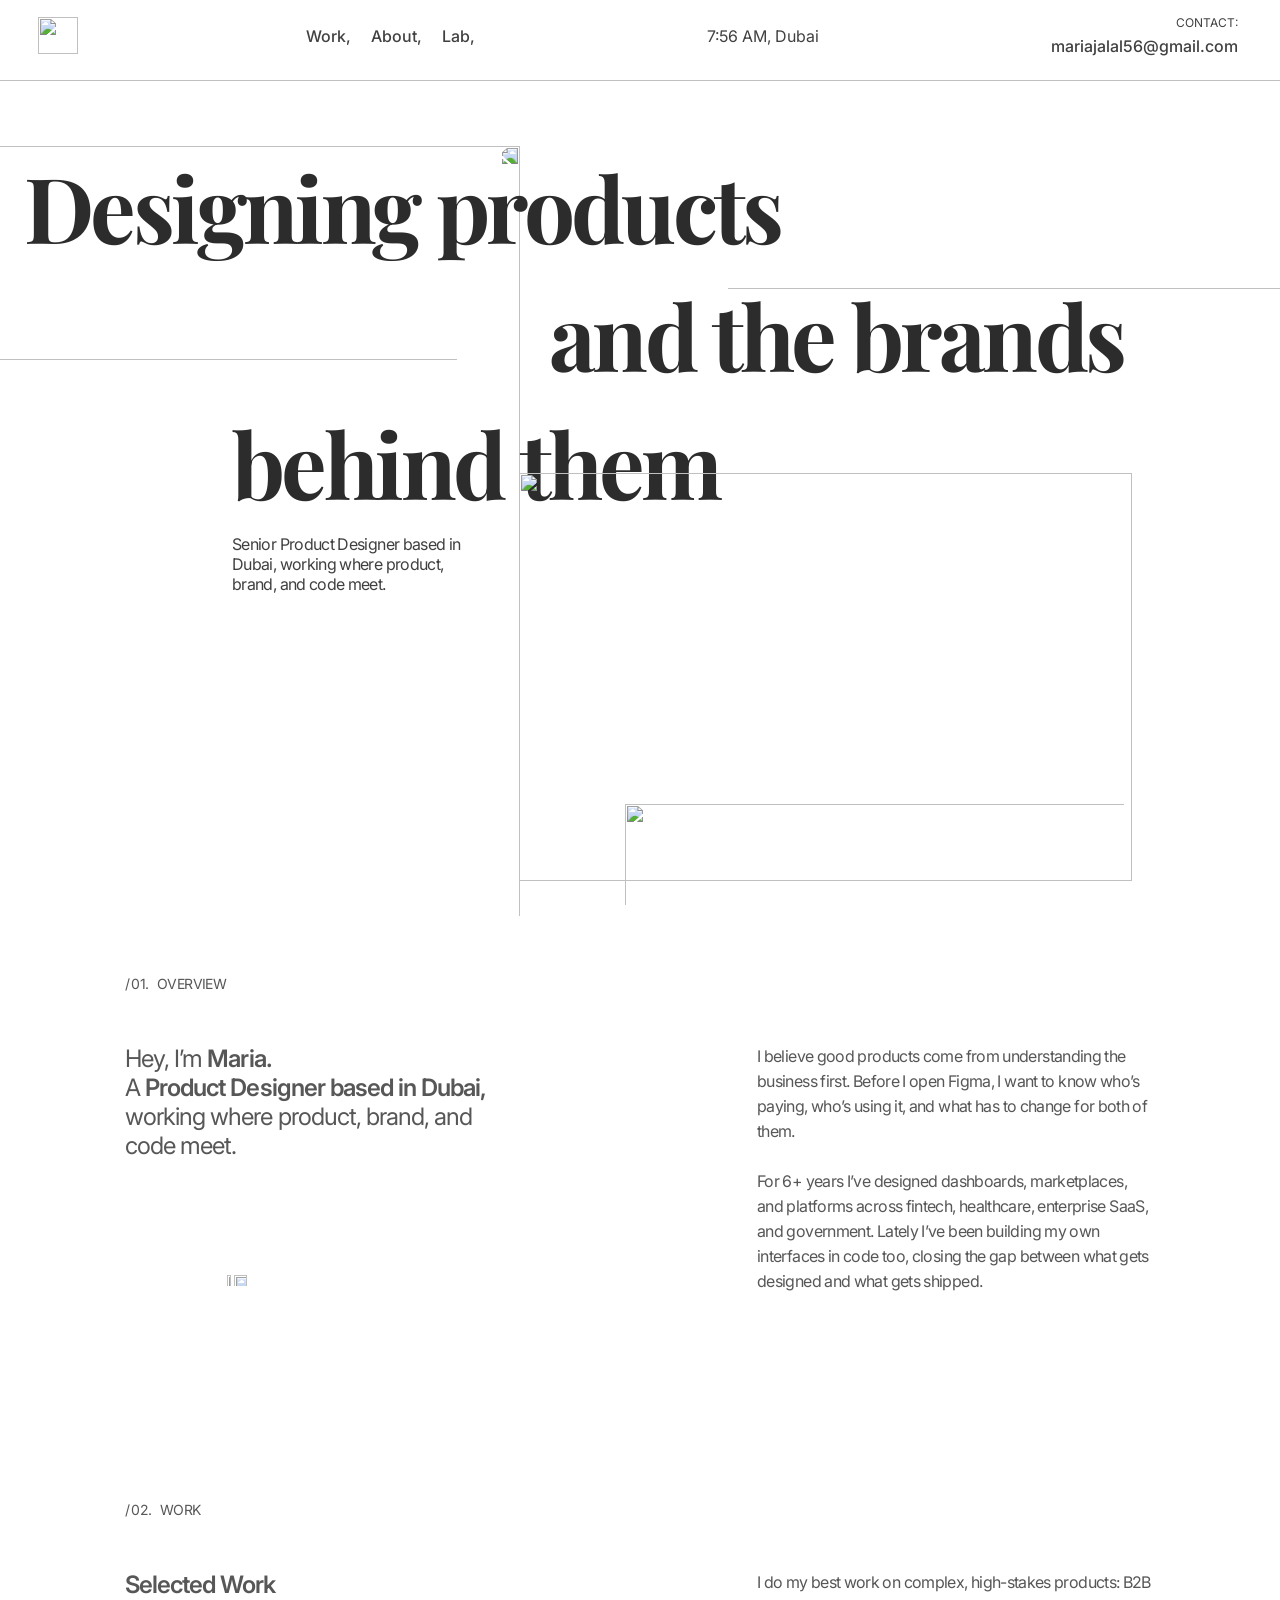
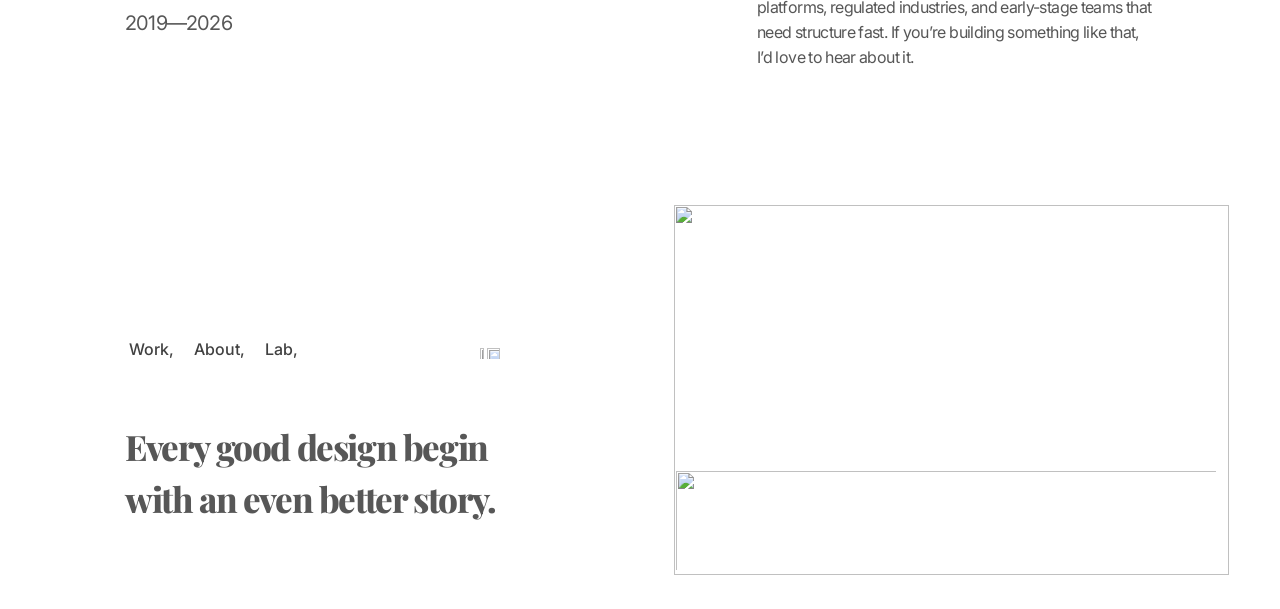
==== index.html @ 62439358 "Add files via upload" ====
<!doctype html>
<html lang="en">
<head>
<meta charset="utf-8">
<meta name="viewport" content="width=device-width, initial-scale=1">
<title>Maria — Product Designer</title>
<link rel="preconnect" href="https://fonts.googleapis.com">
<link href="https://fonts.googleapis.com/css2?family=Inter:wght@400;500;600&family=Playfair+Display:wght@700;800&display=swap" rel="stylesheet">
<link rel="stylesheet" href="style.css">
</head>
<body>
<div class="progress"></div>

<header class="nav" id="nav">
  <a class="logo" href="#top" aria-label="Home"><img src="assets/2fcf9.svg" alt=""></a>
  <nav class="links">
    <a href="#work" data-hover>Work,</a>
    <a href="#overview" data-hover>About,</a>
    <a href="#contact" data-hover>Lab,</a>
  </nav>
  <div class="clock"><span id="clock">--:--</span>, Dubai</div>
  <div class="contact"><small>CONTACT:</small><a href="mailto:mariajalal56@gmail.com" data-hover>mariajalal56@gmail.com</a></div>
</header>

<main id="top">
  <img class="guides" src="assets/d24c8.svg" alt="" aria-hidden="true">
  <!-- decorative blurred gradients -->
  <div class="blobs" aria-hidden="true">
    <div class="blob b1" data-depth="30"><img src="assets/8d439.svg" alt=""></div>
    <div class="blob b2" data-depth="-24"><img src="assets/bcca3.svg" alt=""></div>
    <div class="blob b3" data-depth="18"><img src="assets/64d30.svg" alt=""></div>
  </div>

  <section class="hero">
    <h1>
      <span class="line l1"><span class="inner">Designing products</span></span>
      <span class="line l2"><span class="inner">and the brands</span></span>
      <span class="line l3"><span class="inner">behind them</span></span>
    </h1>
    <p class="sub reveal">Senior Product Designer based in Dubai, working where product, brand, and code meet.</p>
    <div class="panda" aria-hidden="true"><i class="shadow"><img src="assets/0a470.svg" alt=""></i><img class="pic" src="assets/60ef1.png" alt=""></div>
  </section>

  <section class="section" id="overview">
    <div class="wrap">
      <div class="label"><span>/</span><span>01.</span> Overview</div>
      <div class="cols">
        <div class="left">
          <p class="big words">Hey, I’m <b>Maria.</b><br>A <b>Product Designer based in Dubai,</b> working where product, brand, and code meet.</p>
          <div class="social">
            <a href="#" aria-label="Instagram" data-hover><img src="assets/c7a79.svg" alt="" width="24"></a>
            <a href="#" aria-label="Behance" data-hover><img src="assets/d7c25.svg" alt="" width="24"></a>
            <a href="#" aria-label="LinkedIn" data-hover><span class="li"><i style="inset:31.28% .12% .01% 35.75%"><img src="assets/8c63d.svg" alt=""></i><i style="inset:33.32% 77.36% .01% 1.88%"><img src="assets/fc608.svg" alt=""></i><i style="inset:0 75.68% 75.4% 0"><img src="assets/47b46.svg" alt=""></i></span></a>
          </div>
        </div>
        <div class="right words">
          <p>I believe good products come from understanding the business first. Before I open Figma, I want to know who’s paying, who’s using it, and what has to change for both of them.</p>
          <p>For 6+ years I’ve designed dashboards, marketplaces, and platforms across fintech, healthcare, enterprise SaaS, and government. Lately I’ve been building my own interfaces in code too, closing the gap between what gets designed and what gets shipped.</p>
        </div>
      </div>
    </div>
  </section>

  <section class="section" id="work">
    <div class="wrap">
      <div class="label"><span>/</span><span>02.</span> Work</div>
      <div class="cols head">
        <div><h2>Selected Work</h2><p class="years">2019—2026</p></div>
        <p class="right reveal">I do my best work on complex, high-stakes products: B2B platforms, regulated industries, and early-stage teams that need structure fast. If you’re building something like that, I’d love to hear about it.</p>
      </div>
    </div>

    <div class="grid" id="grid" aria-live="polite"></div>
  </section>

  <footer class="footer" id="contact">
    <div class="foot-row">
      <nav class="links">
        <a href="#work" data-hover>Work,</a>
        <a href="#overview" data-hover>About,</a>
        <a href="#top" data-hover>Lab,</a>
      </nav>
      <div class="social">
            <a href="#" aria-label="Instagram" data-hover><img src="assets/c7a79.svg" alt="" width="24"></a>
            <a href="#" aria-label="Behance" data-hover><img src="assets/d7c25.svg" alt="" width="24"></a>
            <a href="#" aria-label="LinkedIn" data-hover><span class="li"><i style="inset:31.28% .12% .01% 35.75%"><img src="assets/8c63d.svg" alt=""></i><i style="inset:33.32% 77.36% .01% 1.88%"><img src="assets/fc608.svg" alt=""></i><i style="inset:0 75.68% 75.4% 0"><img src="assets/47b46.svg" alt=""></i></span></a>
          </div>
    </div>
    <p class="tagline">Every good design begin with an even better story.</p>
    <div class="panda foot" aria-hidden="true"><i class="shadow"><img src="assets/ed209.svg" alt=""></i><img class="pic" src="assets/df84e.png" alt=""></div>
  </footer>
</main>

<div class="cursor" id="cursor"></div>
<script src="lib.js"></script>
<script src="main.js"></script>
</body>
</html>
---- style.css ----
:root{--ink:#404040;--mid:#575757;--nav:#414141;--ease:cubic-bezier(.16,1,.3,1)}
*{box-sizing:border-box;margin:0;padding:0}
html{scrollbar-width:none}
body{font-family:Inter,system-ui,sans-serif;background:#fff;color:var(--mid);overflow-x:hidden;-webkit-font-smoothing:antialiased}
body::-webkit-scrollbar{display:none}
img{display:block}
a{color:inherit;text-decoration:none}
main{position:relative;overflow:hidden}
.guides{position:absolute;left:calc(50% - 26px);top:80px;width:1946px;height:4550px;max-width:none;transform:translateX(-50%);pointer-events:none;z-index:0}
.hero,.section,.footer{position:relative;z-index:1}

.progress{position:fixed;top:0;left:0;height:2px;width:100%;background:linear-gradient(90deg,#710BF5,#01FFD1);transform-origin:0 50%;transform:scaleX(0);z-index:100}

/* NAV */
.nav{position:fixed;top:-2px;left:0;right:0;z-index:50;display:flex;align-items:center;justify-content:space-between;
  padding:12px max(24px,calc(50vw - 602px));background:rgba(255,255,255,.1);backdrop-filter:blur(12px);
  font-size:16px;color:var(--nav);transition:transform .6s var(--ease)}
.nav.hide{transform:translateY(-100%)}
.logo img{width:40px;height:37px}
.links{display:flex;gap:12px}
.links a,.contact a{padding:5px 4px;font-weight:500;position:relative}
.clock{padding:5px 4px}
.contact{display:flex;flex-direction:column;align-items:flex-end}
.contact small{font-size:12px;margin-bottom:-4px;padding:5px 4px}
[data-hover]{transition:opacity .3s}
.links:hover a{opacity:.35}.links a:hover{opacity:1}
.nav .links a,.nav .clock,.nav .contact small,.nav .contact a{transition:color .35s,opacity .3s}
.nav .inv{color:#fff}

/* BLOBS */
.blobs{position:absolute;inset:0;height:1000px;pointer-events:none;overflow:hidden}
.blob{position:absolute;pointer-events:none;transition:transform .8s var(--ease)}
/* blur overflow per Figma: Vector 13 = -55.34%/-44.3%, 14 = -90.16%/-59.14%, 15 = -104%/-53.39% (14 & 15 mirrored) */
.blob img{position:absolute;max-width:none;width:auto;height:auto}
.b1 img{inset:-55.34% -44.3%;width:188.6%;height:210.68%}
.b2 img{inset:-90.16% -59.14%;width:218.28%;height:280.32%;transform:scaleX(-1)}
.b3 img{inset:-104% -53.39%;width:206.78%;height:308%;transform:scaleX(-1)}
.b1{left:1px;top:499px;width:316px;height:253px}
.b2{left:calc(75% - 12px);top:508px;width:372px;height:244px}
.b3{left:-227px;top:406px;width:487px;height:250px}

/* HERO */
/* Figma: 102px Playfair, lines at y=139/267/395 (128px pitch), colour #2c2c2c */
.hero{height:900px;padding-top:143px}
.hero h1{font-family:'Playfair Display',serif;font-weight:700;font-size:clamp(44px,7.08vw,102px);letter-spacing:-.04em;color:#2c2c2c;line-height:128px;position:relative}
.line{display:block;overflow:hidden;padding:0 0;white-space:nowrap}
.l1{padding-left:max(24px,calc(50% - 622px))}
.l2{padding-left:max(24px,calc(50% - 91px))}
.l3{padding-left:max(24px,calc(50% - 408px))}
.inner{display:inline-block;transform:translateY(110%);animation:up 1.3s var(--ease) forwards}
.l2 .inner{animation-delay:.12s}.l3 .inner{animation-delay:.24s}
@keyframes up{to{transform:none}}
.sub{position:absolute;left:max(24px,calc(50% - 408px));top:534px;width:231px;font-size:16px;letter-spacing:-.04em;color:var(--ink);z-index:2}

/* red panda mascots (hero 613x408, footer 555x370) + soft ground shadow */
.panda{position:absolute;left:calc(50% - 121px);top:473px;width:613px;height:408px;z-index:1;pointer-events:none}
.panda .pic{position:absolute;inset:0;width:100%;height:100%;object-fit:cover;transform:translateY(40px);opacity:0;animation:pop 1.4s .5s var(--ease) forwards}
.panda .shadow{position:absolute;left:150px;top:375px;width:411px;height:13px;display:block}
.panda .shadow img{position:absolute;max-width:none;inset:-338.46% -10.71%;width:121.42%;height:776.92%}
.panda.foot{left:calc(50% + 34px);top:-99px;width:555px;height:370px}
.panda.foot .shadow{left:46px;top:309.5px;width:452px;height:11.7px}
.panda.foot .shadow img{inset:-375.05% -9.73%;width:119.46%;height:850.1%}
.panda.foot .pic{animation:none;opacity:1;transform:none;transition:transform 1s var(--ease)}
.footer:hover .panda.foot .pic{transform:translateY(-6px)}
@keyframes pop{to{opacity:1;transform:none}}

.reveal{opacity:0;transform:translateY(24px);transition:opacity 1s var(--ease),transform 1s var(--ease)}
.reveal.in{opacity:1;transform:none}
.sub.reveal{transition-delay:.7s}

/* SECTIONS */
/* Figma: dividers at y=900 / 1402 / 3754; overview label y=975, work label y=1501 */
.section{padding:75px 0 80px}
#overview{min-height:502px}
#work{padding:99px 0 161px}
.wrap{width:min(1030px,calc(100% - 48px));margin:0 auto}
.label{font-size:14px;text-transform:uppercase;letter-spacing:-.04em;display:flex;gap:8px;margin-bottom:52px}
.label span:first-child{margin-right:-6px}
.cols{display:flex;justify-content:space-between;gap:40px}
.left,.right{width:398px}
.left .big{font-size:24px;letter-spacing:-.04em;line-height:normal;margin-bottom:100px}
.left .big b{font-weight:600}
.right p{font-size:16px;line-height:25px;letter-spacing:-.04em;margin-bottom:25px}
.social{display:flex;gap:16px}
.social a{width:32px;height:32px;display:grid;place-items:center;transition:transform .4s var(--ease)}
.social a:hover{transform:translateY(-4px) scale(1.15)}
.li{position:relative;width:21px;height:20px;display:block}
.li i{position:absolute;display:block}.li i img{width:100%;height:100%}
h2{font-size:24px;font-weight:600;letter-spacing:-.04em;margin-bottom:12px}
.years{font-size:20px;letter-spacing:-.04em}
.head{margin-bottom:73px}
.head .right{font-size:16px;line-height:25px;letter-spacing:-.04em}

/* word-by-word scroll reveal */
.w{opacity:.22;transition:opacity .35s linear}
.w.on{opacity:1}

/* GRID */
.grid{display:flex;gap:32px;justify-content:center;padding:0 24px}
.col{display:flex;flex-direction:column;gap:32px;width:360px;will-change:transform}
.project{display:block;opacity:0;transform:translateY(60px);transition:opacity 1.1s var(--ease),transform 1.1s var(--ease)}
.project.in{opacity:1;transform:none}
.thumb{height:360px;border-radius:6px;overflow:hidden;background:#eee;margin-bottom:16px}
.project.big .thumb{height:410px}
.thumb img{width:100%;height:100%;object-fit:cover;transition:transform 1.2s var(--ease)}
.project:hover .thumb img{transform:scale(1.06)}
.project h3{font-size:20px;font-weight:600;letter-spacing:-.04em;margin-bottom:6px;transition:transform .5s var(--ease)}
.project p{font-size:16px;letter-spacing:-.04em}
.project:hover h3{transform:translateX(6px)}

/* FOOTER */
/* Figma: footer band 3754→4059; link row at y=3783 (29px in), tagline at y=3871 (117px in) */
.footer{height:305px}
.foot-row{position:absolute;left:max(24px,calc(50% - 515px));top:29px;display:flex;align-items:center;gap:76px;color:var(--nav);z-index:2}
.foot-row .links a{font-size:16px;font-weight:500;color:var(--nav)}
.tagline{position:absolute;left:max(24px,calc(50% - 515px));top:117px;width:400px;font-family:'Playfair Display',serif;font-weight:800;font-size:35px;line-height:1.484;letter-spacing:-.04em;color:var(--mid);z-index:2}

/* cursor */
.cursor{position:fixed;left:0;top:0;width:14px;height:14px;margin:-7px;border-radius:50%;background:#710BF5;mix-blend-mode:multiply;pointer-events:none;z-index:200;transition:width .3s var(--ease),height .3s var(--ease),margin .3s var(--ease),opacity .3s;opacity:0}
.cursor.big{width:72px;height:72px;margin:-36px;background:#01FFD1}
@media (hover:none){.cursor{display:none}}

@media (max-width:1100px){
  .hero{height:820px;padding-top:110px}.hero h1{line-height:1.25}#overview{min-height:0}
  .panda{left:auto;right:0;top:400px;width:min(613px,92vw);height:auto;aspect-ratio:613/408}
  .panda .shadow{display:none}
  .footer{height:auto;padding:29px 24px 300px}
  .foot-row,.tagline{position:static;margin:0 0 32px;flex-wrap:wrap}
  .tagline{width:min(400px,100%)}
  .panda.foot{top:auto;bottom:0;left:auto;right:0;width:min(555px,88vw);height:auto;aspect-ratio:555/370}
  .grid{flex-direction:column;align-items:center}
  .col{width:min(360px,100%)}
  .cols{flex-direction:column}.left,.right{width:100%}
  .l1,.l2,.l3{padding-left:24px}
  .sub{left:24px;top:330px}
  .nav .clock{display:none}
}
@media (prefers-reduced-motion:reduce){.inner,.panda .pic{animation:none;transform:none;opacity:1}.project,.reveal{opacity:1;transform:none}}
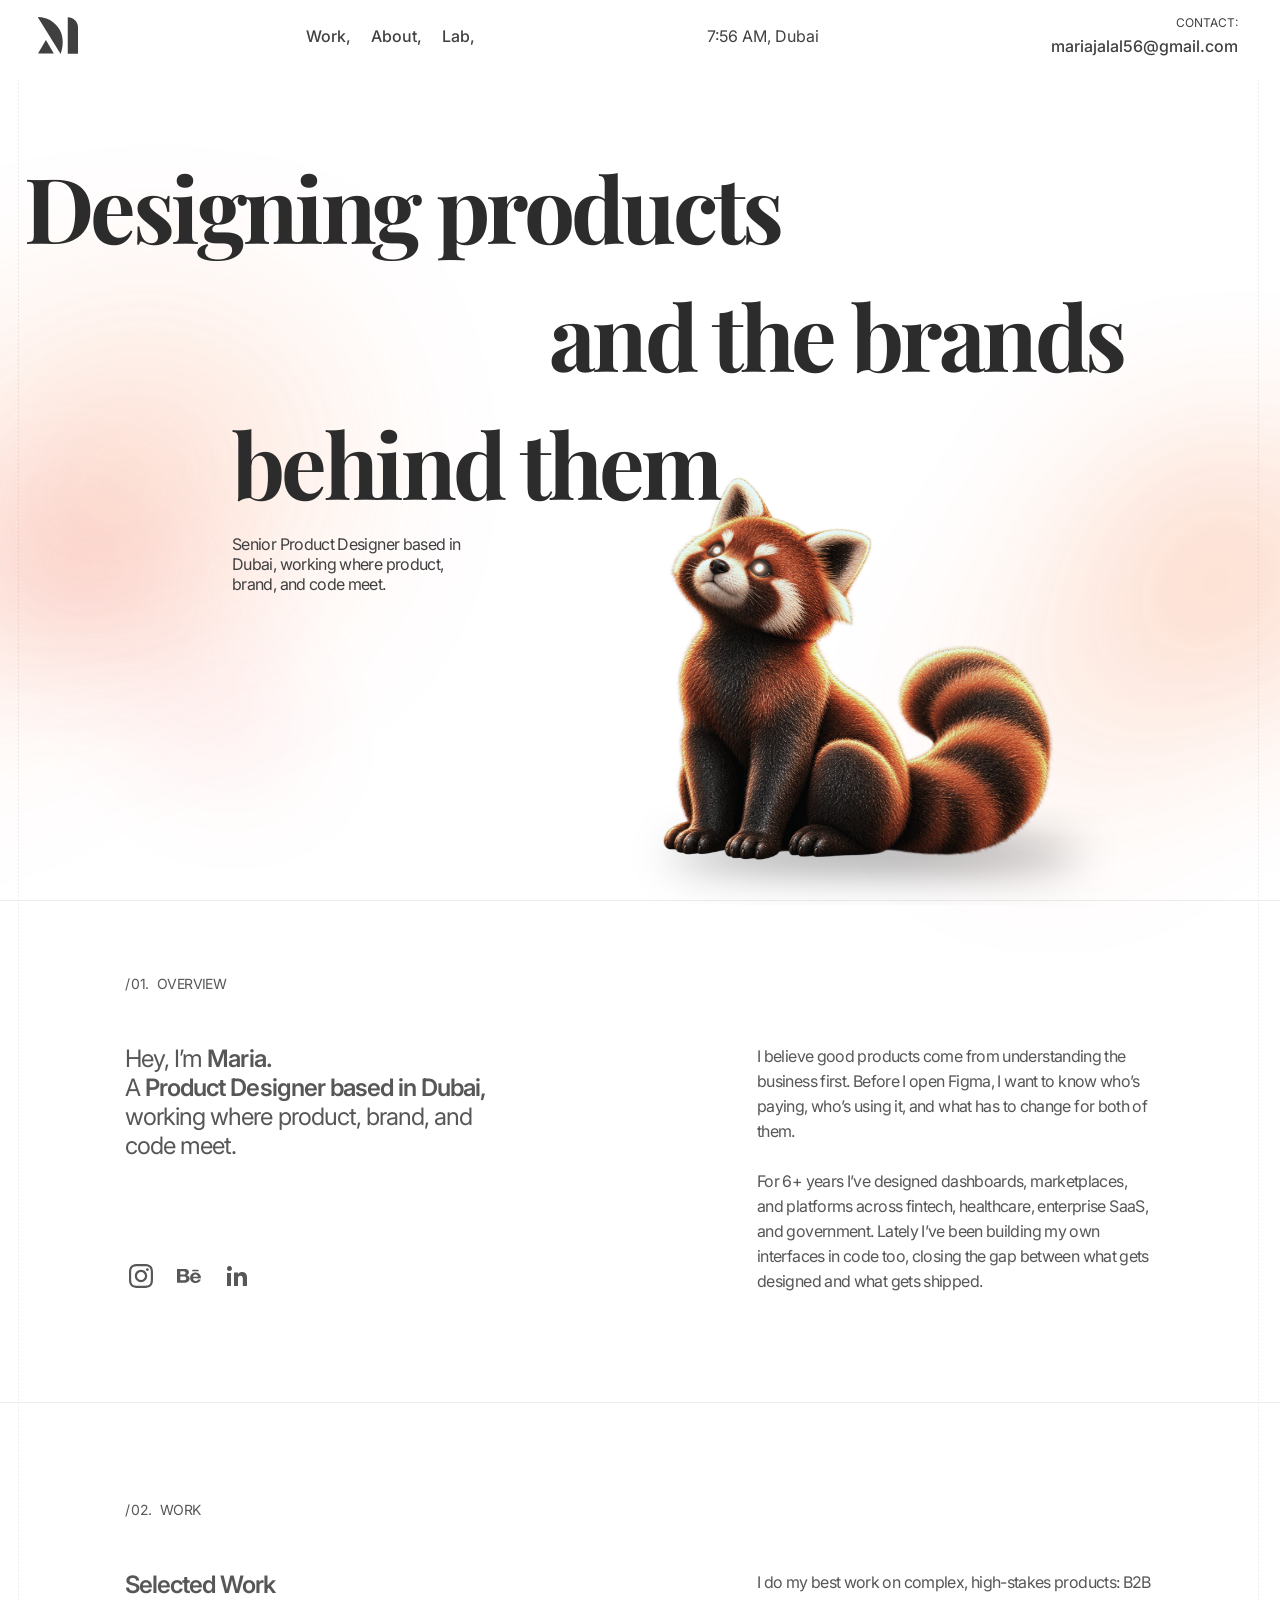
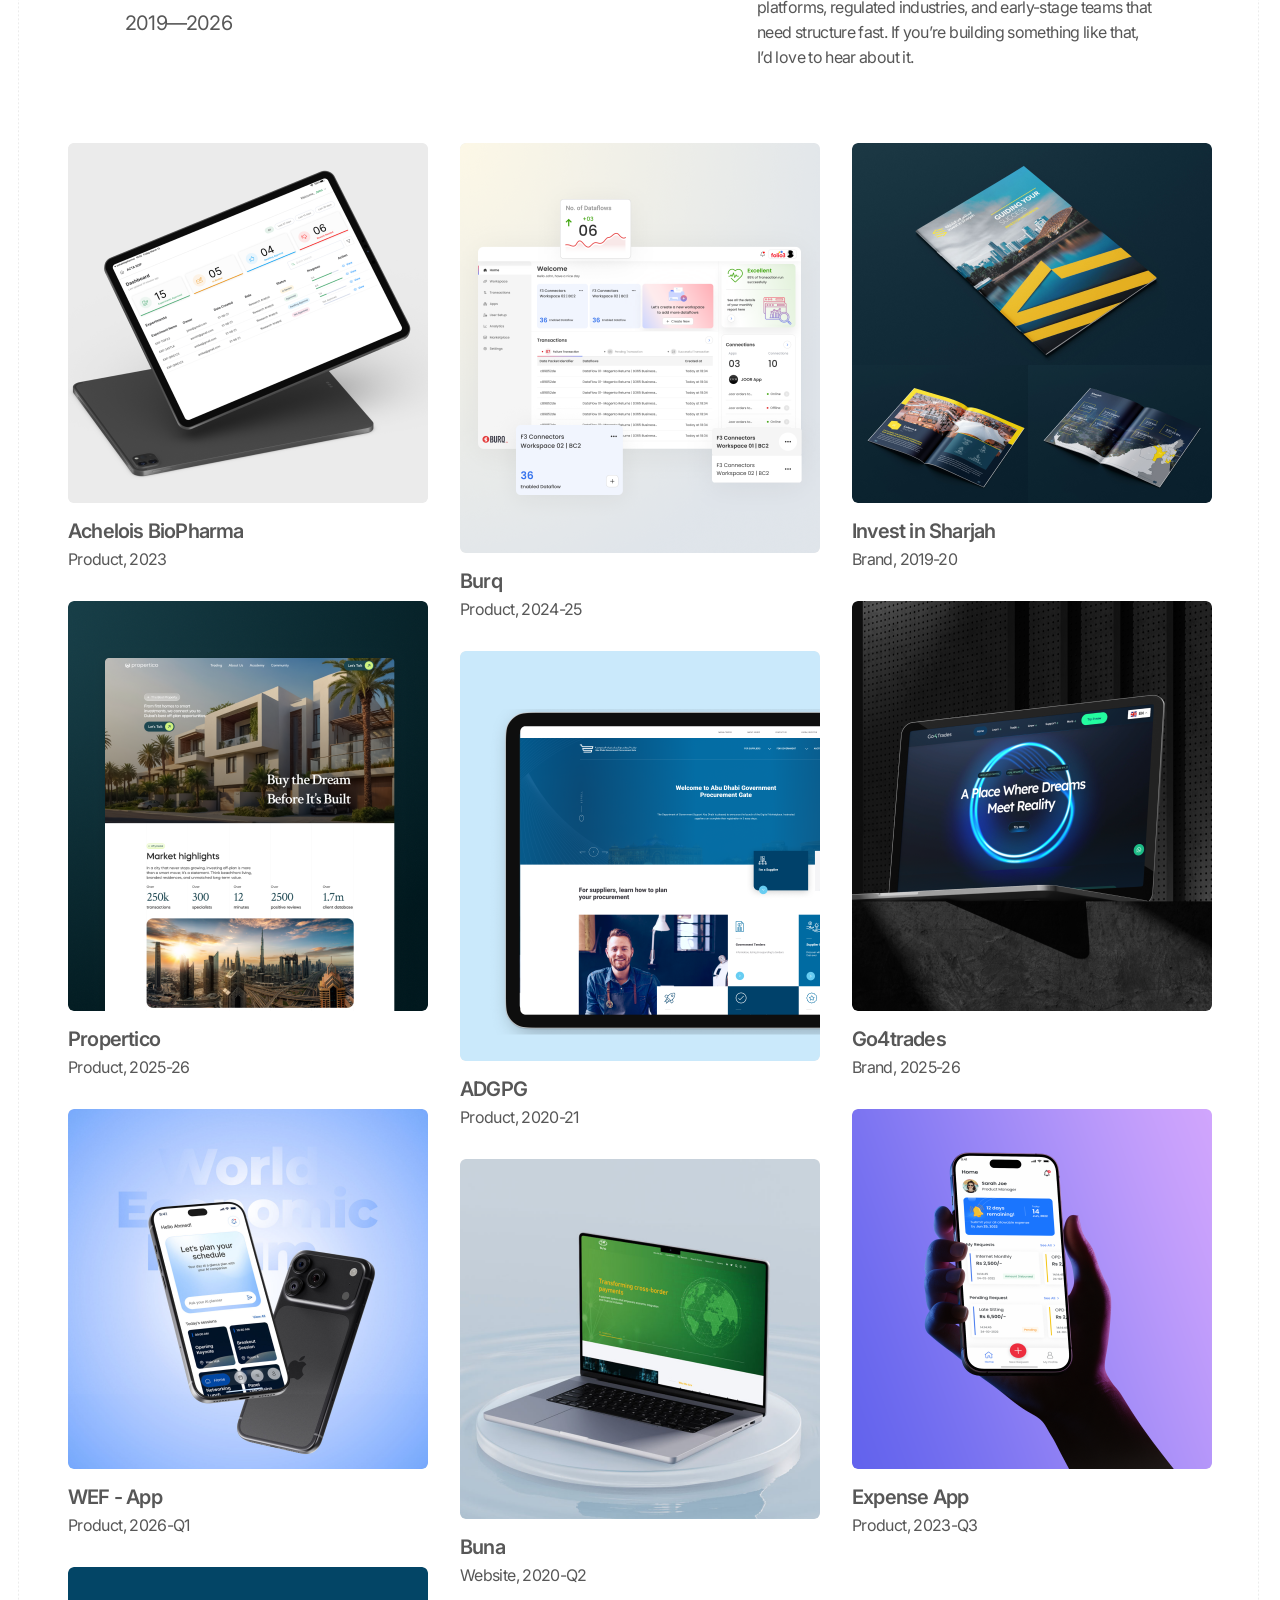
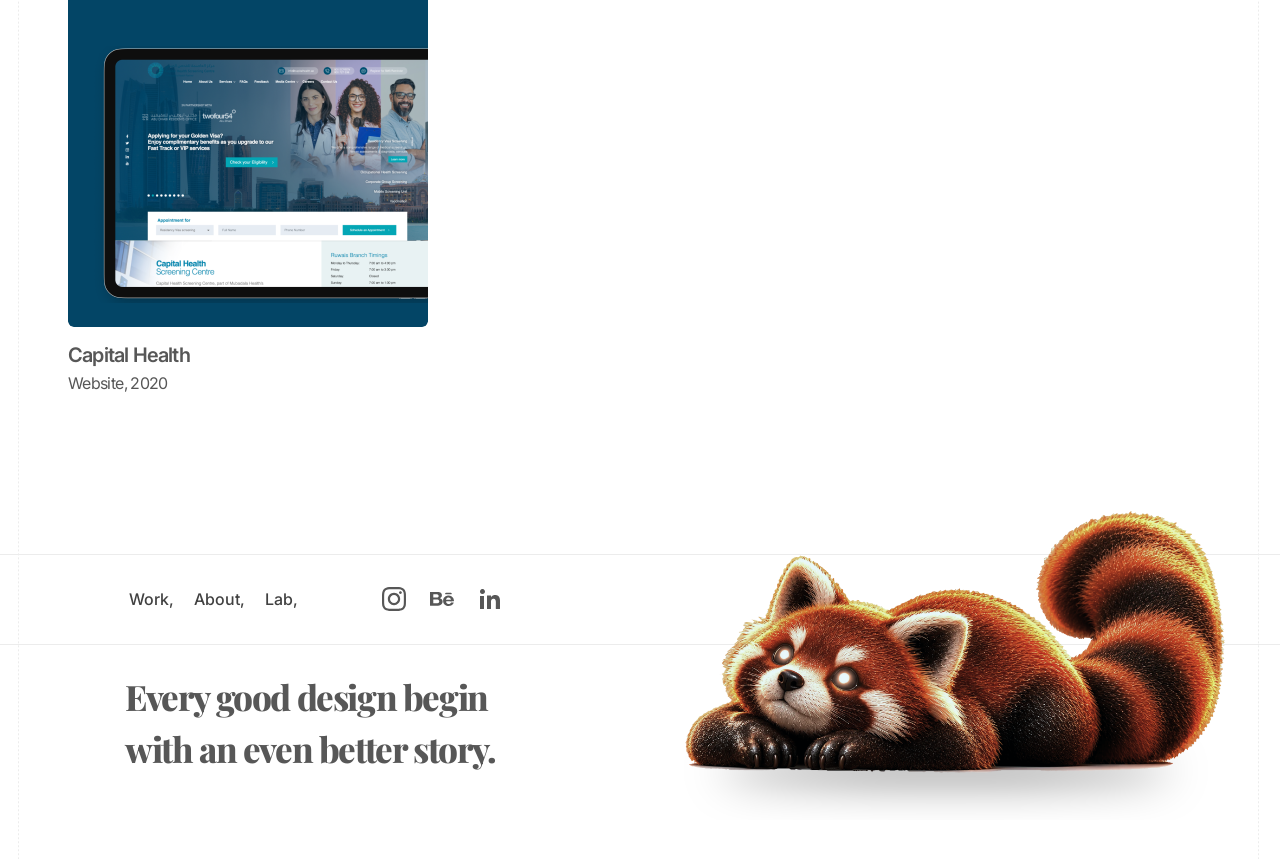
==== commit 6da87ed2: "Add files via upload" ====
--- a/index.html
+++ b/index.html
@@ -4,6 +4,9 @@
 <meta charset="utf-8">
 <meta name="viewport" content="width=device-width, initial-scale=1">
 <title>Maria — Product Designer</title>
+<link rel="icon" type="image/png" sizes="32x32" href="favicon-32.png">
+<link rel="icon" type="image/svg+xml" href="favicon.svg">
+<link rel="apple-touch-icon" href="apple-touch-icon.png">
 <link rel="preconnect" href="https://fonts.googleapis.com">
 <link href="https://fonts.googleapis.com/css2?family=Inter:wght@400;500;600&family=Playfair+Display:wght@700;800&display=swap" rel="stylesheet">
 <link rel="stylesheet" href="style.css">
@@ -48,9 +51,9 @@
         <div class="left">
           <p class="big words">Hey, I’m <b>Maria.</b><br>A <b>Product Designer based in Dubai,</b> working where product, brand, and code meet.</p>
           <div class="social">
-            <a href="#" aria-label="Instagram" data-hover><img src="assets/c7a79.svg" alt="" width="24"></a>
-            <a href="#" aria-label="Behance" data-hover><img src="assets/d7c25.svg" alt="" width="24"></a>
-            <a href="#" aria-label="LinkedIn" data-hover><span class="li"><i style="inset:31.28% .12% .01% 35.75%"><img src="assets/8c63d.svg" alt=""></i><i style="inset:33.32% 77.36% .01% 1.88%"><img src="assets/fc608.svg" alt=""></i><i style="inset:0 75.68% 75.4% 0"><img src="assets/47b46.svg" alt=""></i></span></a>
+            <a href="https://www.instagram.com/create.mario/" target="_blank" rel="noopener noreferrer" aria-label="Instagram" data-hover><img src="assets/c7a79.svg" alt="" width="24"></a>
+            <a href="https://www.behance.net/mariajalal56" target="_blank" rel="noopener noreferrer" aria-label="Behance" data-hover><img src="assets/d7c25.svg" alt="" width="24"></a>
+            <a href="https://www.linkedin.com/in/maria-jalal/" target="_blank" rel="noopener noreferrer" aria-label="LinkedIn" data-hover><span class="li"><i style="inset:31.28% .12% .01% 35.75%"><img src="assets/8c63d.svg" alt=""></i><i style="inset:33.32% 77.36% .01% 1.88%"><img src="assets/fc608.svg" alt=""></i><i style="inset:0 75.68% 75.4% 0"><img src="assets/47b46.svg" alt=""></i></span></a>
           </div>
         </div>
         <div class="right words">
@@ -81,9 +84,9 @@
         <a href="#top" data-hover>Lab,</a>
       </nav>
       <div class="social">
-            <a href="#" aria-label="Instagram" data-hover><img src="assets/c7a79.svg" alt="" width="24"></a>
-            <a href="#" aria-label="Behance" data-hover><img src="assets/d7c25.svg" alt="" width="24"></a>
-            <a href="#" aria-label="LinkedIn" data-hover><span class="li"><i style="inset:31.28% .12% .01% 35.75%"><img src="assets/8c63d.svg" alt=""></i><i style="inset:33.32% 77.36% .01% 1.88%"><img src="assets/fc608.svg" alt=""></i><i style="inset:0 75.68% 75.4% 0"><img src="assets/47b46.svg" alt=""></i></span></a>
+            <a href="https://www.instagram.com/create.mario/" target="_blank" rel="noopener noreferrer" aria-label="Instagram" data-hover><img src="assets/c7a79.svg" alt="" width="24"></a>
+            <a href="https://www.behance.net/mariajalal56" target="_blank" rel="noopener noreferrer" aria-label="Behance" data-hover><img src="assets/d7c25.svg" alt="" width="24"></a>
+            <a href="https://www.linkedin.com/in/maria-jalal/" target="_blank" rel="noopener noreferrer" aria-label="LinkedIn" data-hover><span class="li"><i style="inset:31.28% .12% .01% 35.75%"><img src="assets/8c63d.svg" alt=""></i><i style="inset:33.32% 77.36% .01% 1.88%"><img src="assets/fc608.svg" alt=""></i><i style="inset:0 75.68% 75.4% 0"><img src="assets/47b46.svg" alt=""></i></span></a>
           </div>
     </div>
     <p class="tagline">Every good design begin with an even better story.</p>
